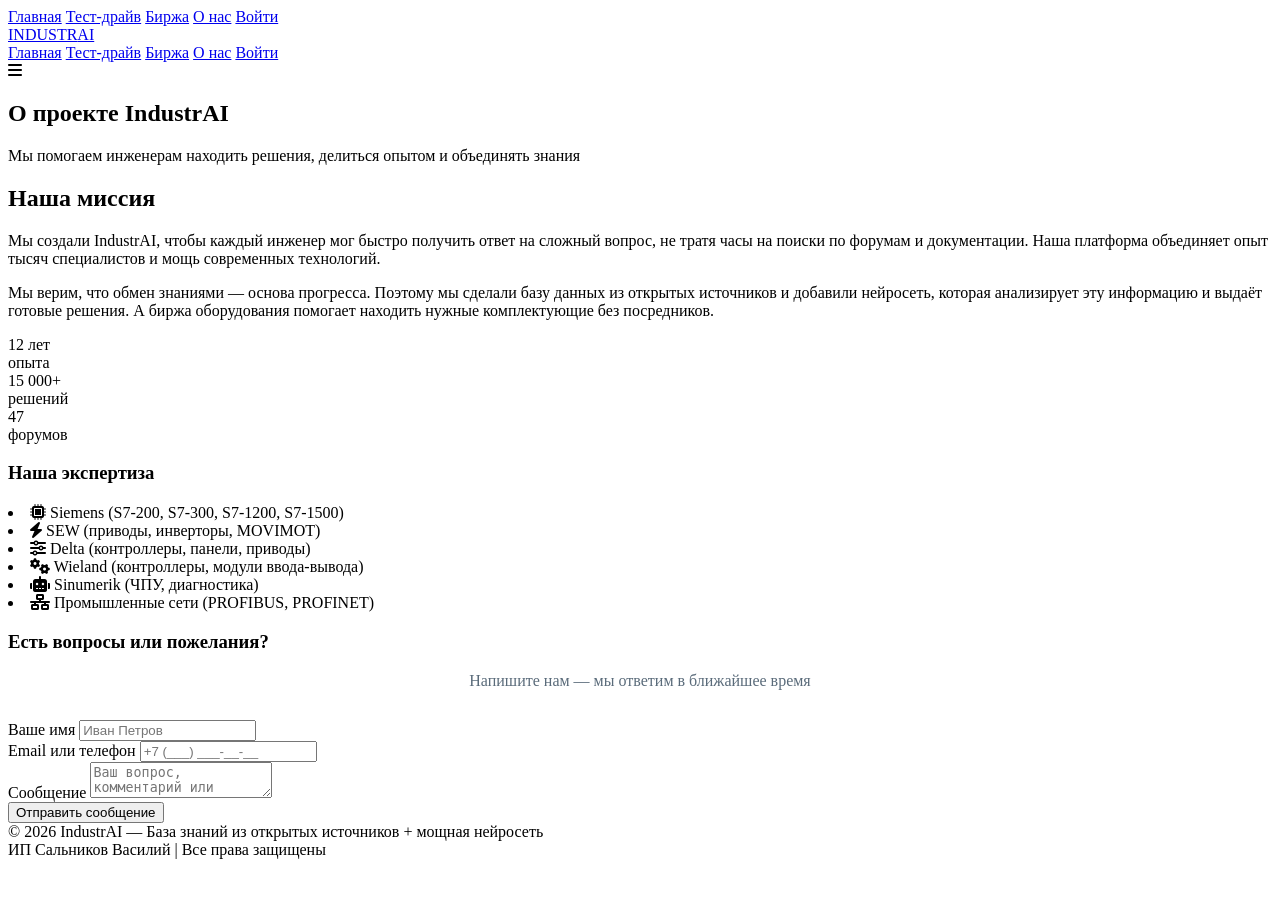
==== about.html @ f6007947 "Create about.html" ====
<!DOCTYPE html>
<html lang="ru">
<head>
    <meta charset="UTF-8">
    <meta name="viewport" content="width=device-width, initial-scale=1.0, maximum-scale=1.0, user-scalable=yes">
    <meta name="copyright" content="IndustrAI - Василий Сальников, 2026. Все права защищены">
    <meta name="author" content="Василий Сальников">
    <link rel="icon" href="data:image/svg+xml,<svg xmlns='http://www.w3.org/2000/svg' viewBox='0 0 100 100'><rect width='100' height='100' rx='20' fill='%232B6FF0'/><text x='50' y='70' font-size='70' text-anchor='middle' fill='white' font-family='Arial' font-weight='bold'>IA</text></svg>">
    <title>О проекте — IndustrAI</title>
    <link rel="preconnect" href="https://fonts.googleapis.com">
    <link rel="preconnect" href="https://fonts.gstatic.com" crossorigin>
    <link href="https://fonts.googleapis.com/css2?family=Inter:wght@300;400;500;600;700;800&display=swap" rel="stylesheet">
    <link rel="stylesheet" href="https://cdnjs.cloudflare.com/ajax/libs/font-awesome/6.0.0-beta3/css/all.min.css">
    <link rel="stylesheet" href="css/style.css">
</head>
<body>
    <!-- Мобильное меню -->
    <div class="mobile-menu" id="mobileMenu">
        <a href="index.html" class="nav-link">Главная</a>
        <a href="test.html" class="nav-link">Тест-драйв</a>
        <a href="marketplace.html" class="nav-link">Биржа</a>
        <a href="about.html" class="nav-link active">О нас</a>
        <a href="login.html" class="nav-button" style="margin-top: 20px; text-align: center;">Войти</a>
    </div>

    <!-- Навигация -->
    <nav class="navbar">
        <div class="container nav-container">
            <a href="index.html" class="logo">INDUSTR<span>AI</span></a>
            <div class="nav-menu">
                <a href="index.html" class="nav-link">Главная</a>
                <a href="test.html" class="nav-link" id="testDriveLink">Тест-драйв</a>
                <a href="marketplace.html" class="nav-link">Биржа</a>
                <a href="about.html" class="nav-link active">О нас</a>
                <div id="userMenu" style="display: none; align-items: center; gap: 15px;">
                    <span class="user-name" id="userNameDisplay" onclick="window.location.href='profile.html'"></span>
                    <span class="logout-btn" onclick="logout()">Выйти</span>
                </div>
                <a href="login.html" class="nav-button" id="loginBtn">Войти</a>
            </div>
            <div class="mobile-menu-button" onclick="toggleMobileMenu()">
                <i class="fas fa-bars"></i>
            </div>
        </div>
    </nav>

    <!-- Страница "О нас" -->
    <section class="about-hero">
        <div class="container">
            <h1>О проекте IndustrAI</h1>
            <p>Мы помогаем инженерам находить решения, делиться опытом и объединять знания</p>
        </div>
    </section>

    <div class="about-content">
        <div class="container">
            <div class="about-grid">
                <div class="about-text">
                    <h2>Наша <span>миссия</span></h2>
                    <p>Мы создали IndustrAI, чтобы каждый инженер мог быстро получить ответ на сложный вопрос, не тратя часы на поиски по форумам и документации. Наша платформа объединяет опыт тысяч специалистов и мощь современных технологий.</p>
                    <p>Мы верим, что обмен знаниями — основа прогресса. Поэтому мы сделали базу данных из открытых источников и добавили нейросеть, которая анализирует эту информацию и выдаёт готовые решения. А биржа оборудования помогает находить нужные комплектующие без посредников.</p>
                    
                    <div class="about-stats">
                        <div class="about-stat-item">
                            <div class="about-stat-number">12 лет</div>
                            <div class="about-stat-label">опыта</div>
                        </div>
                        <div class="about-stat-item">
                            <div class="about-stat-number">15 000+</div>
                            <div class="about-stat-label">решений</div>
                        </div>
                        <div class="about-stat-item">
                            <div class="about-stat-number">47</div>
                            <div class="about-stat-label">форумов</div>
                        </div>
                    </div>
                </div>
                
                <div class="expertise-list">
                    <h3 style="margin-bottom:20px;">Наша экспертиза</h3>
                    <li><i class="fas fa-microchip"></i> Siemens (S7-200, S7-300, S7-1200, S7-1500)</li>
                    <li><i class="fas fa-bolt"></i> SEW (приводы, инверторы, MOVIMOT)</li>
                    <li><i class="fas fa-sliders-h"></i> Delta (контроллеры, панели, приводы)</li>
                    <li><i class="fas fa-cogs"></i> Wieland (контроллеры, модули ввода-вывода)</li>
                    <li><i class="fas fa-robot"></i> Sinumerik (ЧПУ, диагностика)</li>
                    <li><i class="fas fa-network-wired"></i> Промышленные сети (PROFIBUS, PROFINET)</li>
                </div>
            </div>

            <!-- Форма обратной связи -->
            <div class="feedback-form">
                <h3>Есть вопросы или <span>пожелания</span>?</h3>
                <p style="text-align:center; color:#5A6B7A; margin-bottom:30px;">Напишите нам — мы ответим в ближайшее время</p>
                
                <form id="feedbackForm" onsubmit="sendFeedback(event)">
                    <div class="form-group">
                        <label>Ваше имя</label>
                        <input type="text" class="form-control" id="feedbackName" placeholder="Иван Петров" required>
                    </div>
                    <div class="form-group">
                        <label>Email или телефон</label>
                        <input type="text" class="form-control" id="feedbackContact" placeholder="+7 (___) ___-__-__" required>
                    </div>
                    <div class="form-group">
                        <label>Сообщение</label>
                        <textarea class="form-control" id="feedbackMessage" placeholder="Ваш вопрос, комментарий или пожелание..." required></textarea>
                    </div>
                    <button type="submit" class="form-submit">Отправить сообщение</button>
                </form>
            </div>
        </div>
    </div>

    <!-- Футер -->
    <footer class="footer">
        <div class="container">
            <div class="footer-bottom">
                © 2026 IndustrAI — База знаний из открытых источников + мощная нейросеть<br>
                ИП Сальников Василий | Все права защищены
            </div>
        </div>
    </footer>

    <script src="js/script.js"></script>
</body>
</html>
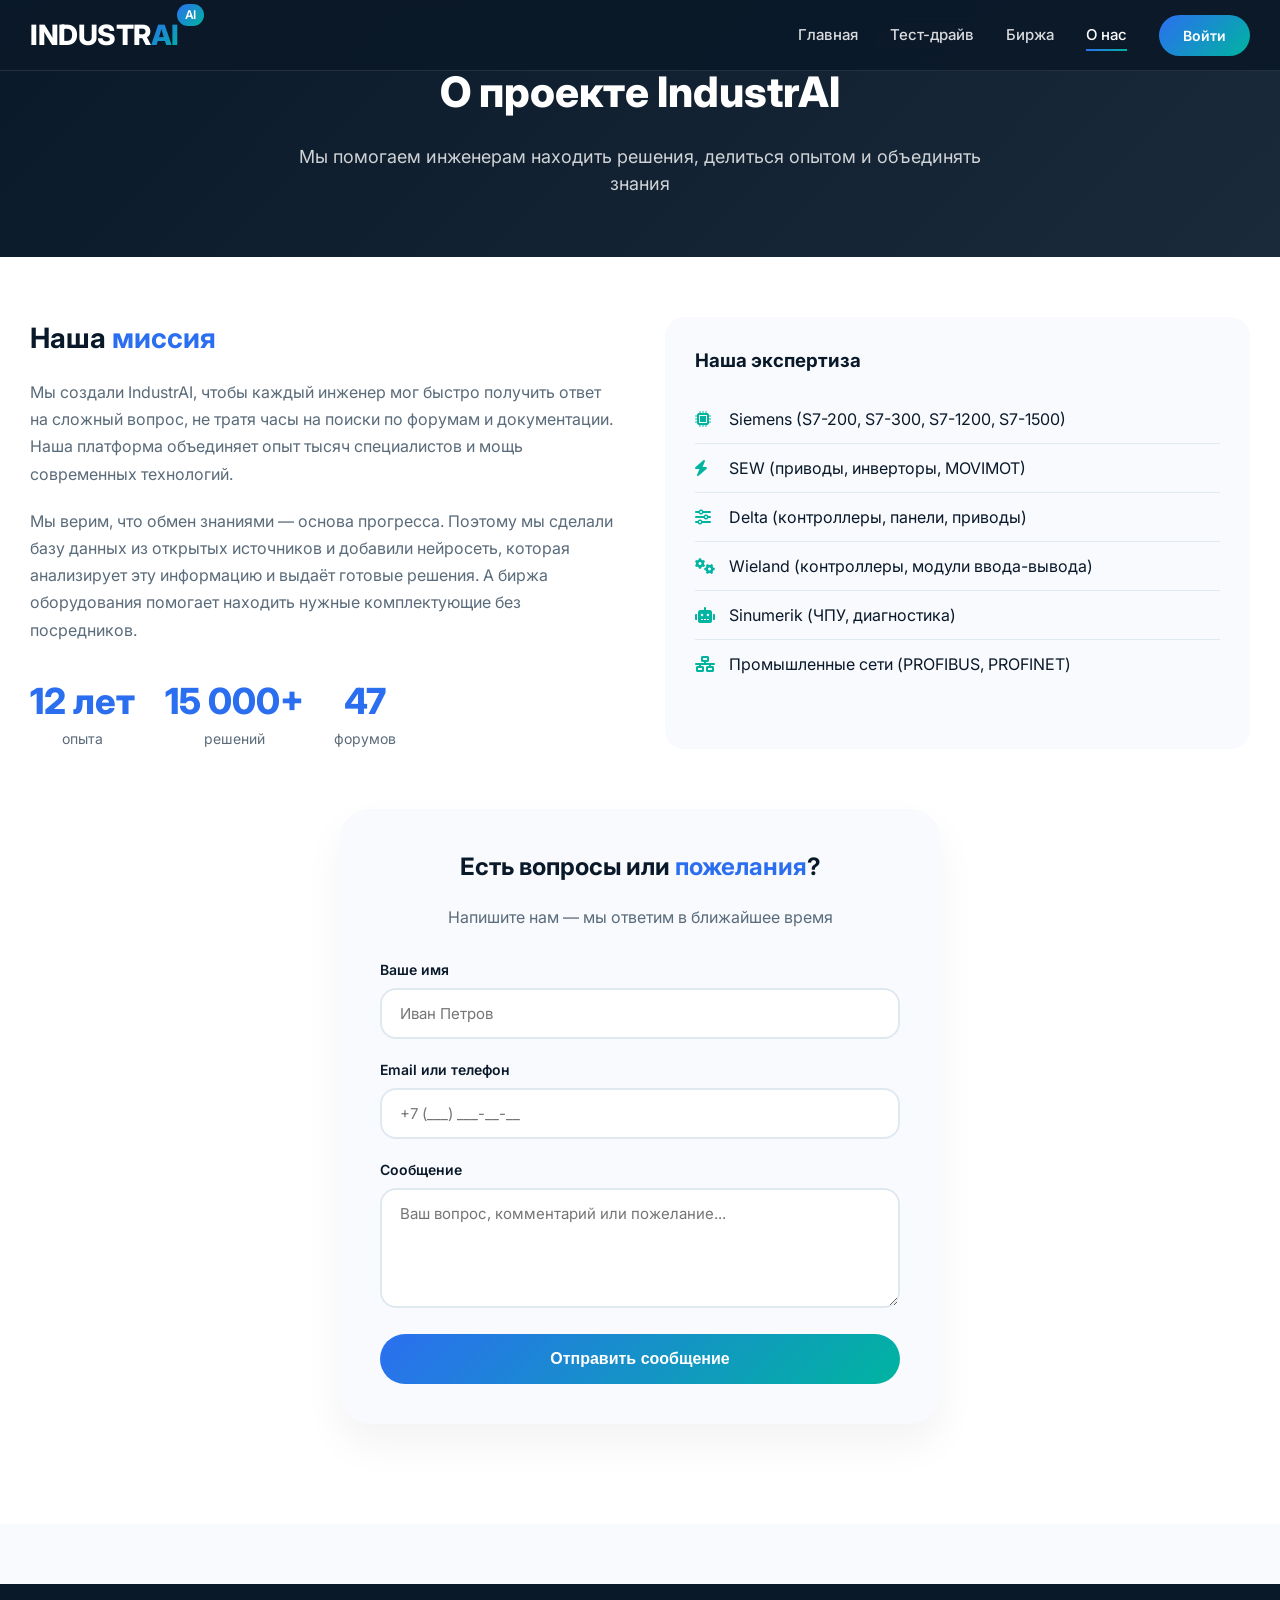
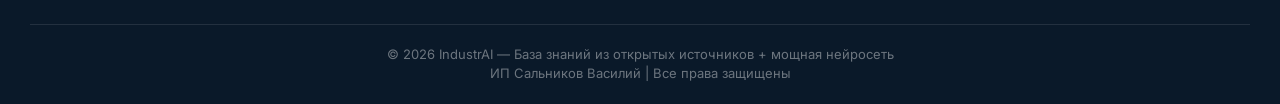
==== commit c682fa86: "Update about.html" ====
--- a/about.html
+++ b/about.html
@@ -11,7 +11,7 @@
     <link rel="preconnect" href="https://fonts.gstatic.com" crossorigin>
     <link href="https://fonts.googleapis.com/css2?family=Inter:wght@300;400;500;600;700;800&display=swap" rel="stylesheet">
     <link rel="stylesheet" href="https://cdnjs.cloudflare.com/ajax/libs/font-awesome/6.0.0-beta3/css/all.min.css">
-    <link rel="stylesheet" href="css/style.css">
+    <link rel="stylesheet" href="style.css">
 </head>
 <body>
     <!-- Мобильное меню -->
@@ -121,6 +121,6 @@
         </div>
     </footer>
 
-    <script src="js/script.js"></script>
+    <script src="script.js"></script>
 </body>
 </html>
--- a/style.css
+++ b/style.css
@@ -0,0 +1,1851 @@
+/* ===== ОСНОВНЫЕ СТИЛИ ===== */
+* {
+    margin: 0;
+    padding: 0;
+    box-sizing: border-box;
+}
+
+body {
+    font-family: 'Inter', sans-serif;
+    background-color: #F8FAFE;
+    color: #0A1929;
+    line-height: 1.5;
+    overflow-x: hidden;
+    -webkit-tap-highlight-color: transparent;
+}
+
+.container {
+    max-width: 1400px;
+    margin: 0 auto;
+    padding: 0 30px;
+}
+
+@media (min-width: 1600px) {
+    .container {
+        max-width: 1500px;
+    }
+}
+
+/* Анимации */
+@keyframes float {
+    0% { transform: translateY(0px); }
+    50% { transform: translateY(-8px); }
+    100% { transform: translateY(0px); }
+}
+
+@keyframes pulse {
+    0% { box-shadow: 0 0 0 0 rgba(43,111,240,0.4); }
+    70% { box-shadow: 0 0 0 12px rgba(43,111,240,0); }
+    100% { box-shadow: 0 0 0 0 rgba(43,111,240,0); }
+}
+
+@keyframes fadeInUp {
+    from { opacity: 0; transform: translateY(30px); }
+    to { opacity: 1; transform: translateY(0); }
+}
+
+@keyframes gradientFlow {
+    0% { background-position: 0% 50%; }
+    50% { background-position: 100% 50%; }
+    100% { background-position: 0% 50%; }
+}
+
+/* Навигация */
+.navbar {
+    position: fixed;
+    top: 0;
+    left: 0;
+    width: 100%;
+    z-index: 1000;
+    backdrop-filter: blur(12px);
+    background: rgba(10, 25, 41, 0.9);
+    border-bottom: 1px solid rgba(255,255,255,0.1);
+}
+
+.nav-container {
+    display: flex;
+    justify-content: space-between;
+    align-items: center;
+    height: 70px;
+}
+
+.logo {
+    font-size: 24px;
+    font-weight: 800;
+    color: white;
+    text-decoration: none;
+    letter-spacing: -0.5px;
+    position: relative;
+}
+
+@media (min-width: 768px) {
+    .logo {
+        font-size: 28px;
+    }
+}
+
+.logo span {
+    background: linear-gradient(135deg, #2B6FF0, #00B4A0);
+    -webkit-background-clip: text;
+    -webkit-text-fill-color: transparent;
+}
+
+.logo::after {
+    content: 'AI';
+    position: absolute;
+    top: -10px;
+    right: -25px;
+    font-size: 12px;
+    background: linear-gradient(135deg, #2B6FF0, #00B4A0);
+    padding: 2px 8px;
+    border-radius: 20px;
+    color: white;
+    font-weight: 600;
+    -webkit-text-fill-color: white;
+    animation: float 2s ease-in-out infinite;
+}
+
+.nav-menu {
+    display: none;
+}
+
+@media (min-width: 768px) {
+    .nav-menu {
+        display: flex;
+        gap: 32px;
+        align-items: center;
+    }
+}
+
+.mobile-menu-button {
+    display: block;
+    color: white;
+    font-size: 24px;
+    cursor: pointer;
+}
+
+@media (min-width: 768px) {
+    .mobile-menu-button {
+        display: none;
+    }
+}
+
+.nav-link {
+    color: rgba(255,255,255,0.85);
+    text-decoration: none;
+    font-weight: 500;
+    transition: 0.3s;
+    font-size: 15px;
+    cursor: pointer;
+    position: relative;
+}
+
+.nav-link::after {
+    content: '';
+    position: absolute;
+    bottom: -5px;
+    left: 0;
+    width: 0;
+    height: 2px;
+    background: linear-gradient(135deg, #2B6FF0, #00B4A0);
+    transition: width 0.3s;
+}
+
+.nav-link:hover::after,
+.nav-link.active::after {
+    width: 100%;
+}
+
+.nav-link:hover,
+.nav-link.active {
+    color: white;
+}
+
+.user-info {
+    display: flex;
+    align-items: center;
+    gap: 15px;
+}
+
+.user-name {
+    color: white;
+    font-size: 14px;
+    font-weight: 500;
+    background: rgba(255,255,255,0.1);
+    padding: 6px 12px;
+    border-radius: 30px;
+    cursor: pointer;
+    transition: 0.3s;
+}
+
+.user-name:hover {
+    background: rgba(255,255,255,0.2);
+}
+
+.logout-btn {
+    background: rgba(255,255,255,0.15);
+    color: white;
+    padding: 6px 12px;
+    border-radius: 30px;
+    font-size: 13px;
+    cursor: pointer;
+    transition: 0.3s;
+    border: 1px solid rgba(255,255,255,0.2);
+}
+
+.logout-btn:hover {
+    background: rgba(255,255,255,0.25);
+    transform: translateY(-1px);
+}
+
+.nav-button {
+    background: linear-gradient(135deg, #2B6FF0, #00B4A0);
+    color: white;
+    padding: 10px 24px;
+    border-radius: 40px;
+    text-decoration: none;
+    font-weight: 600;
+    font-size: 14px;
+    transition: 0.3s;
+    border: none;
+    cursor: pointer;
+    animation: pulse 2s infinite;
+    display: inline-block;
+}
+
+/* Мобильное меню */
+.mobile-menu {
+    position: fixed;
+    top: 70px;
+    left: 0;
+    width: 100%;
+    background: #0A1929;
+    padding: 20px;
+    transform: translateY(-150%);
+    transition: transform 0.3s ease;
+    z-index: 999;
+    border-bottom: 1px solid rgba(255,255,255,0.1);
+}
+
+.mobile-menu.active {
+    transform: translateY(0);
+}
+
+.mobile-menu .nav-link {
+    display: block;
+    padding: 15px 0;
+    font-size: 18px;
+    border-bottom: 1px solid rgba(255,255,255,0.1);
+}
+
+.mobile-menu .nav-link:last-child {
+    border-bottom: none;
+}
+
+/* Баннер подписки */
+.subscription-banner {
+    background: linear-gradient(135deg, #2B6FF0, #00B4A0);
+    color: white;
+    padding: 20px 0;
+    margin-top: 70px;
+}
+
+.subscription-banner .container {
+    display: flex;
+    justify-content: space-between;
+    align-items: center;
+    flex-wrap: wrap;
+    gap: 20px;
+}
+
+.subscription-info {
+    flex: 1;
+}
+
+.subscription-title {
+    font-size: 20px;
+    font-weight: 700;
+    margin-bottom: 5px;
+}
+
+.subscription-text {
+    font-size: 15px;
+    opacity: 0.9;
+}
+
+.subscription-expiry {
+    font-size: 14px;
+    opacity: 0.8;
+    margin-top: 5px;
+}
+
+.subscription-button {
+    background: white;
+    color: #0A1929;
+    padding: 12px 30px;
+    border-radius: 40px;
+    text-decoration: none;
+    font-weight: 600;
+    font-size: 15px;
+    transition: 0.3s;
+    white-space: nowrap;
+}
+
+.subscription-button:hover {
+    transform: translateY(-2px);
+    box-shadow: 0 5px 15px rgba(0,0,0,0.2);
+}
+
+/* Главная — градиент */
+.gradient-bg {
+    background: linear-gradient(-45deg, #0A1929, #123456, #1A3A5A, #0A1929);
+    background-size: 400% 400%;
+    animation: gradientFlow 15s ease infinite;
+    position: relative;
+    overflow: hidden;
+    color: white;
+}
+
+.gradient-bg::before {
+    content: '';
+    position: absolute;
+    top: -50%;
+    right: -10%;
+    width: 800px;
+    height: 800px;
+    background: radial-gradient(circle, rgba(43,111,240,0.2) 0%, transparent 70%);
+    border-radius: 50%;
+    animation: float 10s ease-in-out infinite;
+}
+
+/* Герой */
+.hero {
+    padding: 60px 0 40px;
+}
+
+@media (min-width: 768px) {
+    .hero {
+        padding: 80px 0 60px;
+    }
+}
+
+.hero-grid {
+    display: grid;
+    grid-template-columns: 1fr;
+    gap: 40px;
+}
+
+@media (min-width: 1200px) {
+    .hero-grid {
+        grid-template-columns: 1fr 1fr;
+        gap: 60px;
+        align-items: start;
+    }
+}
+
+.hero-left {
+    display: flex;
+    flex-direction: column;
+    gap: 25px;
+}
+
+.hero-right {
+    display: flex;
+    flex-direction: column;
+    gap: 20px;
+    margin-top: 120px; /* Немного уменьшил, чтобы видео влезло */
+}
+
+@media (max-width: 1199px) {
+    .hero-right {
+        margin-top: 0;
+    }
+}
+
+.hero-label {
+    display: inline-block;
+    background: rgba(43,111,240,0.2);
+    backdrop-filter: blur(5px);
+    padding: 6px 14px;
+    border-radius: 40px;
+    font-size: 13px;
+    font-weight: 600;
+    color: #2B6FF0;
+    margin-bottom: 5px;
+    border: 1px solid rgba(43,111,240,0.3);
+    align-self: flex-start;
+}
+
+.hero h1 {
+    font-size: 36px;
+    font-weight: 800;
+    line-height: 1.2;
+    margin-bottom: 15px;
+    letter-spacing: -0.5px;
+    max-width: 600px;
+}
+
+@media (min-width: 768px) {
+    .hero h1 {
+        font-size: 44px;
+        max-width: 650px;
+    }
+}
+
+@media (min-width: 1200px) {
+    .hero h1 {
+        font-size: 52px;
+        max-width: 700px;
+        white-space: nowrap;
+    }
+}
+
+.hero h1 span {
+    background: linear-gradient(135deg, #2B6FF0, #00B4A0);
+    -webkit-background-clip: text;
+    -webkit-text-fill-color: transparent;
+}
+
+.hero-description {
+    font-size: 16px;
+    color: rgba(255,255,255,0.75);
+    margin-bottom: 15px;
+    max-width: 600px;
+}
+
+@media (min-width: 768px) {
+    .hero-description {
+        font-size: 18px;
+    }
+}
+
+/* Блок истории */
+.story-block {
+    background: rgba(255,255,255,0.05);
+    backdrop-filter: blur(8px);
+    border-radius: 20px;
+    padding: 24px;
+    border-left: 4px solid #2B6FF0;
+    max-width: 600px;
+}
+
+.story-author {
+    display: flex;
+    align-items: center;
+    gap: 16px;
+    margin-top: 20px;
+}
+
+.author-photo {
+    width: 48px;
+    height: 48px;
+    border-radius: 50%;
+    background: linear-gradient(135deg, #2B6FF0, #00B4A0);
+    display: flex;
+    align-items: center;
+    justify-content: center;
+    font-weight: 700;
+    flex-shrink: 0;
+}
+
+/* Статистика */
+.hero-stats {
+    display: flex;
+    flex-wrap: wrap;
+    gap: 20px;
+    max-width: 600px;
+}
+
+.stat-item {
+    flex: 1 1 100px;
+}
+
+.stat-number {
+    font-size: 28px;
+    font-weight: 700;
+    color: #2B6FF0;
+}
+
+.stat-label {
+    font-size: 12px;
+    color: rgba(255,255,255,0.5);
+    text-transform: uppercase;
+}
+
+/* Блок базы знаний */
+.knowledge-block {
+    background: rgba(43,111,240,0.15);
+    backdrop-filter: blur(8px);
+    border-radius: 20px;
+    padding: 24px;
+    border: 1px solid rgba(43,111,240,0.3);
+    max-width: 600px;
+}
+
+.knowledge-block h3 {
+    font-size: 20px;
+    font-weight: 700;
+    margin-bottom: 16px;
+    color: #2B6FF0;
+    display: flex;
+    align-items: center;
+    gap: 10px;
+}
+
+.knowledge-block p {
+    margin-bottom: 16px;
+    font-size: 15px;
+    line-height: 1.6;
+    color: rgba(255,255,255,0.9);
+}
+
+.knowledge-stats {
+    display: flex;
+    flex-wrap: wrap;
+    gap: 15px;
+    margin-top: 20px;
+}
+
+.knowledge-stat-item {
+    flex: 1 1 120px;
+    background: rgba(0,0,0,0.2);
+    border-radius: 16px;
+    padding: 15px;
+    text-align: center;
+}
+
+.knowledge-stat-number {
+    font-size: 26px;
+    font-weight: 800;
+    color: #00B4A0;
+}
+
+.knowledge-stat-label {
+    font-size: 12px;
+    opacity: 0.7;
+}
+
+/* Карточки ошибок */
+.error-cards {
+    display: flex;
+    flex-direction: column;
+    gap: 16px;
+    margin-bottom: 20px;
+}
+
+.error-card {
+    background: rgba(255,255,255,0.05);
+    backdrop-filter: blur(8px);
+    border-radius: 18px;
+    padding: 20px;
+    border: 1px solid rgba(43,111,240,0.2);
+    transition: all 0.3s;
+    cursor: pointer;
+}
+
+.error-card:hover {
+    transform: translateX(-5px);
+    border-color: #2B6FF0;
+    box-shadow: 0 10px 20px rgba(43,111,240,0.2);
+    background: rgba(43,111,240,0.1);
+}
+
+.error-header {
+    display: flex;
+    justify-content: space-between;
+    align-items: center;
+    margin-bottom: 10px;
+    flex-wrap: wrap;
+    gap: 8px;
+}
+
+.error-code {
+    font-family: 'JetBrains Mono', monospace;
+    font-size: 18px;
+    font-weight: 700;
+    color: #2B6FF0;
+}
+
+.error-tag {
+    background: rgba(0,180,160,0.2);
+    padding: 4px 10px;
+    border-radius: 40px;
+    font-size: 11px;
+    color: #00B4A0;
+}
+
+.error-progress {
+    height: 5px;
+    background: rgba(255,255,255,0.1);
+    border-radius: 3px;
+    overflow: hidden;
+    margin: 12px 0;
+}
+
+.progress-bar {
+    height: 100%;
+    background: linear-gradient(90deg, #2B6FF0, #00B4A0);
+    border-radius: 3px;
+}
+
+.error-solution {
+    font-size: 13px;
+    color: #00B4A0;
+    display: flex;
+    align-items: center;
+    gap: 6px;
+}
+
+/* Видеоблок */
+.video-block {
+    background: rgba(0,0,0,0.3);
+    border-radius: 18px;
+    padding: 15px;
+    border: 1px solid rgba(43,111,240,0.3);
+    margin-top: 10px;
+}
+
+.video-block h4 {
+    color: white;
+    font-size: 16px;
+    font-weight: 600;
+    margin-bottom: 12px;
+    display: flex;
+    align-items: center;
+    gap: 8px;
+}
+
+.video-block h4 i {
+    color: #2B6FF0;
+}
+
+.video-container {
+    position: relative;
+    width: 100%;
+    padding-bottom: 56.25%; /* 16:9 соотношение */
+    height: 0;
+    overflow: hidden;
+    border-radius: 12px;
+}
+
+.video-container iframe {
+    position: absolute;
+    top: 0;
+    left: 0;
+    width: 100%;
+    height: 100%;
+    border: none;
+}
+
+/* Секции */
+.section {
+    padding: 60px 0;
+}
+
+@media (min-width: 768px) {
+    .section {
+        padding: 80px 0;
+    }
+}
+
+.section-header {
+    text-align: center;
+    margin-bottom: 40px;
+}
+
+.section-label {
+    display: inline-block;
+    background: rgba(43,111,240,0.1);
+    padding: 6px 16px;
+    border-radius: 40px;
+    font-size: 13px;
+    font-weight: 600;
+    color: #2B6FF0;
+    margin-bottom: 12px;
+}
+
+.section h2 {
+    font-size: 28px;
+    font-weight: 700;
+    margin-bottom: 12px;
+}
+
+@media (min-width: 768px) {
+    .section h2 {
+        font-size: 36px;
+    }
+}
+
+.section h2 span {
+    color: #2B6FF0;
+}
+
+.section-subtitle {
+    font-size: 16px;
+    color: #5A6B7A;
+    padding: 0 15px;
+}
+
+/* Карточки возможностей */
+.features-grid {
+    display: grid;
+    grid-template-columns: 1fr;
+    gap: 20px;
+    margin: 30px 0;
+}
+
+@media (min-width: 640px) {
+    .features-grid {
+        grid-template-columns: repeat(2, 1fr);
+    }
+}
+
+@media (min-width: 1024px) {
+    .features-grid {
+        grid-template-columns: repeat(3, 1fr);
+    }
+}
+
+.feature-card {
+    background: white;
+    border-radius: 20px;
+    padding: 30px 20px;
+    box-shadow: 0 10px 30px rgba(0,0,0,0.05);
+    border: 1px solid rgba(0,0,0,0.05);
+    transition: 0.3s;
+}
+
+.feature-card:hover {
+    transform: translateY(-5px);
+    box-shadow: 0 20px 40px rgba(43,111,240,0.1);
+    border-color: #2B6FF0;
+}
+
+.feature-icon {
+    width: 50px;
+    height: 50px;
+    background: linear-gradient(135deg, rgba(43,111,240,0.1), rgba(0,180,160,0.1));
+    border-radius: 16px;
+    display: flex;
+    align-items: center;
+    justify-content: center;
+    margin-bottom: 20px;
+    transition: 0.3s;
+}
+
+.feature-card:hover .feature-icon {
+    background: linear-gradient(135deg, #2B6FF0, #00B4A0);
+}
+
+.feature-card:hover .feature-icon i {
+    color: white;
+}
+
+.feature-icon i {
+    font-size: 24px;
+    color: #2B6FF0;
+    transition: 0.3s;
+}
+
+.feature-card h3 {
+    font-size: 18px;
+    font-weight: 700;
+    margin-bottom: 12px;
+}
+
+.feature-card p {
+    color: #5A6B7A;
+    font-size: 14px;
+    line-height: 1.6;
+}
+
+.feature-tag {
+    display: inline-block;
+    background: rgba(43,111,240,0.1);
+    padding: 4px 10px;
+    border-radius: 40px;
+    font-size: 11px;
+    font-weight: 600;
+    color: #2B6FF0;
+    margin-right: 6px;
+    margin-top: 12px;
+}
+
+/* Тарифы */
+.pricing-grid {
+    display: grid;
+    grid-template-columns: 1fr;
+    gap: 20px;
+    margin: 40px 0;
+}
+
+@media (min-width: 768px) {
+    .pricing-grid {
+        grid-template-columns: repeat(2, 1fr);
+    }
+}
+
+@media (min-width: 1024px) {
+    .pricing-grid {
+        grid-template-columns: repeat(3, 1fr);
+    }
+}
+
+.pricing-card {
+    background: white;
+    border-radius: 20px;
+    padding: 30px 20px;
+    box-shadow: 0 10px 30px rgba(0,0,0,0.05);
+    border: 1px solid rgba(0,0,0,0.05);
+    position: relative;
+    transition: 0.3s;
+}
+
+.pricing-card:hover {
+    transform: translateY(-5px);
+    box-shadow: 0 20px 40px rgba(43,111,240,0.1);
+}
+
+.pricing-card.popular {
+    border: 2px solid #2B6FF0;
+}
+
+.popular-badge {
+    position: absolute;
+    top: -12px;
+    left: 50%;
+    transform: translateX(-50%);
+    background: linear-gradient(135deg, #2B6FF0, #00B4A0);
+    color: white;
+    padding: 4px 16px;
+    border-radius: 40px;
+    font-size: 11px;
+    font-weight: 600;
+    animation: float 3s ease-in-out infinite;
+}
+
+.pricing-card h3 {
+    font-size: 20px;
+    font-weight: 700;
+    margin-bottom: 12px;
+}
+
+.price {
+    font-size: 32px;
+    font-weight: 700;
+    margin-bottom: 20px;
+}
+
+.price small {
+    font-size: 14px;
+    font-weight: 400;
+    color: #5A6B7A;
+}
+
+.pricing-features {
+    list-style: none;
+    margin-bottom: 25px;
+}
+
+.pricing-features li {
+    padding: 6px 0;
+    color: #5A6B7A;
+    font-size: 14px;
+    display: flex;
+    align-items: center;
+    gap: 8px;
+}
+
+.pricing-features i {
+    color: #00B4A0;
+    width: 18px;
+}
+
+.pricing-button {
+    display: block;
+    text-align: center;
+    padding: 14px;
+    border-radius: 40px;
+    text-decoration: none;
+    font-weight: 600;
+    font-size: 14px;
+    transition: 0.3s;
+    cursor: pointer;
+    border: none;
+    width: 100%;
+}
+
+.pricing-button.basic {
+    background: #F0F4F8;
+    color: #0A1929;
+}
+
+.pricing-button.premium {
+    background: linear-gradient(135deg, #2B6FF0, #00B4A0);
+    color: white;
+}
+
+.pricing-button:hover {
+    transform: translateY(-2px);
+    box-shadow: 0 5px 15px rgba(43,111,240,0.2);
+}
+
+/* Блок поддержки */
+.support-section {
+    background: linear-gradient(135deg, #0A1929 0%, #123456 100%);
+    color: white;
+    border-radius: 20px;
+    padding: 40px 20px;
+    text-align: center;
+}
+
+@media (min-width: 768px) {
+    .support-section {
+        padding: 50px 40px;
+        display: flex;
+        justify-content: space-between;
+        align-items: center;
+        text-align: left;
+    }
+}
+
+.support-content h2 {
+    font-size: 24px;
+    font-weight: 700;
+    margin-bottom: 12px;
+}
+
+.support-content p {
+    color: rgba(255,255,255,0.7);
+    margin-bottom: 20px;
+    font-size: 15px;
+}
+
+.support-button {
+    background: white;
+    color: #0A1929;
+    padding: 14px 30px;
+    border-radius: 40px;
+    text-decoration: none;
+    font-weight: 600;
+    font-size: 15px;
+    display: inline-block;
+    transition: 0.3s;
+    cursor: pointer;
+}
+
+.support-button:hover {
+    transform: translateY(-2px);
+    box-shadow: 0 10px 20px rgba(255,255,255,0.2);
+}
+
+/* Страница "О нас" */
+.about-hero {
+    background: linear-gradient(135deg, #0A1929, #1A2A3A);
+    color: white;
+    padding: 60px 0;
+    text-align: center;
+}
+
+.about-hero h1 {
+    font-size: 42px;
+    font-weight: 800;
+    margin-bottom: 20px;
+}
+
+.about-hero p {
+    font-size: 18px;
+    opacity: 0.8;
+    max-width: 700px;
+    margin: 0 auto;
+}
+
+.about-content {
+    padding: 60px 0;
+    background: white;
+}
+
+.about-grid {
+    display: grid;
+    grid-template-columns: 1fr 1fr;
+    gap: 50px;
+    margin-bottom: 60px;
+}
+
+@media (max-width: 768px) {
+    .about-grid {
+        grid-template-columns: 1fr;
+        gap: 30px;
+    }
+}
+
+.about-text h2 {
+    font-size: 28px;
+    font-weight: 700;
+    margin-bottom: 20px;
+    color: #0A1929;
+}
+
+.about-text h2 span {
+    color: #2B6FF0;
+}
+
+.about-text p {
+    color: #5A6B7A;
+    margin-bottom: 20px;
+    font-size: 16px;
+    line-height: 1.7;
+}
+
+.about-stats {
+    display: flex;
+    gap: 30px;
+    margin-top: 30px;
+}
+
+.about-stat-item {
+    text-align: center;
+}
+
+.about-stat-number {
+    font-size: 36px;
+    font-weight: 800;
+    color: #2B6FF0;
+}
+
+.about-stat-label {
+    font-size: 14px;
+    color: #5A6B7A;
+}
+
+.expertise-list {
+    list-style: none;
+    background: #F8FAFE;
+    border-radius: 20px;
+    padding: 30px;
+}
+
+.expertise-list li {
+    padding: 12px 0;
+    border-bottom: 1px solid #E0E8F0;
+    display: flex;
+    align-items: center;
+    gap: 10px;
+}
+
+.expertise-list li:last-child {
+    border-bottom: none;
+}
+
+.expertise-list i {
+    color: #00B4A0;
+    width: 24px;
+}
+
+/* Форма обратной связи */
+.feedback-form {
+    max-width: 600px;
+    margin: 40px auto;
+    background: #F8FAFE;
+    border-radius: 30px;
+    padding: 40px;
+    box-shadow: 0 20px 40px rgba(0,0,0,0.05);
+}
+
+.feedback-form h3 {
+    font-size: 24px;
+    font-weight: 700;
+    margin-bottom: 20px;
+    text-align: center;
+}
+
+.feedback-form h3 span {
+    color: #2B6FF0;
+}
+
+.form-group {
+    margin-bottom: 20px;
+}
+
+.form-group label {
+    display: block;
+    font-weight: 600;
+    margin-bottom: 8px;
+    font-size: 14px;
+}
+
+.form-control {
+    width: 100%;
+    padding: 14px 18px;
+    border: 2px solid #E0E8F0;
+    border-radius: 16px;
+    font-family: 'Inter', sans-serif;
+    font-size: 15px;
+    transition: 0.3s;
+}
+
+.form-control:focus {
+    outline: none;
+    border-color: #2B6FF0;
+}
+
+textarea.form-control {
+    min-height: 120px;
+    resize: vertical;
+}
+
+.form-submit {
+    background: linear-gradient(135deg, #2B6FF0, #00B4A0);
+    color: white;
+    border: none;
+    padding: 16px;
+    border-radius: 40px;
+    font-weight: 600;
+    font-size: 16px;
+    cursor: pointer;
+    width: 100%;
+    transition: 0.3s;
+}
+
+.form-submit:hover {
+    transform: translateY(-2px);
+    box-shadow: 0 10px 20px rgba(43,111,240,0.3);
+}
+
+/* Чат */
+.chat-container {
+    max-width: 1200px;
+    margin: -30px auto 40px;
+    background: white;
+    border-radius: 24px;
+    box-shadow: 0 20px 40px rgba(0,0,0,0.2);
+    overflow: hidden;
+    display: grid;
+    grid-template-columns: 280px 1fr;
+}
+
+@media (max-width: 768px) {
+    .chat-container {
+        grid-template-columns: 1fr;
+    }
+}
+
+/* Боковая панель с историей */
+.chat-sidebar {
+    background: #0A1929;
+    color: white;
+    padding: 20px;
+    border-right: 1px solid rgba(255,255,255,0.1);
+    height: 600px;
+    overflow-y: auto;
+}
+
+.sidebar-header {
+    display: flex;
+    justify-content: space-between;
+    align-items: center;
+    margin-bottom: 20px;
+    padding-bottom: 15px;
+    border-bottom: 1px solid rgba(255,255,255,0.1);
+}
+
+.sidebar-header h3 {
+    font-size: 16px;
+    font-weight: 600;
+}
+
+.new-chat-btn {
+    background: rgba(255,255,255,0.1);
+    border: none;
+    color: white;
+    width: 32px;
+    height: 32px;
+    border-radius: 50%;
+    cursor: pointer;
+    transition: 0.3s;
+}
+
+.new-chat-btn:hover {
+    background: rgba(255,255,255,0.2);
+    transform: rotate(90deg);
+}
+
+.history-list {
+    display: flex;
+    flex-direction: column;
+    gap: 10px;
+}
+
+.history-item {
+    background: rgba(255,255,255,0.05);
+    border-radius: 12px;
+    padding: 12px;
+    cursor: pointer;
+    transition: 0.3s;
+    position: relative;
+}
+
+.history-item:hover {
+    background: rgba(255,255,255,0.1);
+}
+
+.history-item.active {
+    background: rgba(43,111,240,0.3);
+    border-left: 3px solid #2B6FF0;
+}
+
+.history-item-title {
+    font-size: 14px;
+    font-weight: 600;
+    margin-bottom: 4px;
+    white-space: nowrap;
+    overflow: hidden;
+    text-overflow: ellipsis;
+    padding-right: 25px;
+}
+
+.history-item-date {
+    font-size: 11px;
+    opacity: 0.5;
+}
+
+.delete-history {
+    position: absolute;
+    top: 8px;
+    right: 8px;
+    width: 20px;
+    height: 20px;
+    border-radius: 50%;
+    background: rgba(255,255,255,0.1);
+    border: none;
+    color: white;
+    font-size: 12px;
+    cursor: pointer;
+    display: none;
+    align-items: center;
+    justify-content: center;
+}
+
+.history-item:hover .delete-history {
+    display: flex;
+}
+
+.delete-history:hover {
+    background: rgba(255,255,255,0.2);
+    color: #ff5f56;
+}
+
+/* Основная область чата */
+.chat-main {
+    display: flex;
+    flex-direction: column;
+    height: 600px;
+}
+
+.chat-header {
+    background: #0A1929;
+    color: white;
+    padding: 15px 20px;
+    display: flex;
+    align-items: center;
+    gap: 12px;
+    border-bottom: 1px solid rgba(255,255,255,0.1);
+}
+
+.chat-avatar {
+    width: 40px;
+    height: 40px;
+    background: linear-gradient(135deg, #2B6FF0, #00B4A0);
+    border-radius: 50%;
+    display: flex;
+    align-items: center;
+    justify-content: center;
+    font-weight: 700;
+    font-size: 16px;
+    flex-shrink: 0;
+}
+
+.chat-title h3 {
+    font-size: 16px;
+    margin-bottom: 2px;
+}
+
+.chat-title p {
+    font-size: 12px;
+    opacity: 0.6;
+}
+
+.query-counter {
+    margin-left: auto;
+    background: rgba(255,255,255,0.1);
+    padding: 6px 12px;
+    border-radius: 30px;
+    font-size: 12px;
+    border: 1px solid rgba(255,255,255,0.2);
+}
+
+.chat-messages {
+    flex: 1;
+    padding: 20px;
+    overflow-y: auto;
+    background: #F8FAFE;
+}
+
+.message {
+    display: flex;
+    gap: 12px;
+    margin-bottom: 20px;
+}
+
+.message-avatar {
+    width: 36px;
+    height: 36px;
+    border-radius: 50%;
+    background: #E0E8F0;
+    display: flex;
+    align-items: center;
+    justify-content: center;
+    font-weight: 600;
+    font-size: 13px;
+    flex-shrink: 0;
+}
+
+.message.user .message-avatar {
+    background: #0A1929;
+    color: white;
+}
+
+.message.bot .message-avatar {
+    background: linear-gradient(135deg, #2B6FF0, #00B4A0);
+    color: white;
+}
+
+.message-content {
+    background: white;
+    padding: 14px 18px;
+    border-radius: 18px;
+    max-width: 70%;
+    font-size: 14px;
+    line-height: 1.6;
+    box-shadow: 0 2px 8px rgba(0,0,0,0.05);
+}
+
+.message.bot .message-content {
+    border-left: 3px solid #2B6FF0;
+    font-family: 'JetBrains Mono', monospace;
+    background: #F5F7FA;
+}
+
+.message.user .message-content {
+    background: #2B6FF0;
+    color: white;
+    margin-left: auto;
+}
+
+.message.user {
+    flex-direction: row-reverse;
+}
+
+.message-attachment {
+    margin-top: 10px;
+    padding: 10px;
+    background: rgba(255,255,255,0.1);
+    border-radius: 10px;
+    display: flex;
+    align-items: center;
+    gap: 10px;
+    font-size: 12px;
+}
+
+.message-attachment i {
+    font-size: 16px;
+}
+
+.chat-input-area {
+    padding: 15px 20px;
+    background: white;
+    border-top: 1px solid #E0E8F0;
+}
+
+.chat-input-wrapper {
+    display: flex;
+    gap: 10px;
+    align-items: center;
+}
+
+.chat-input {
+    flex: 1;
+    padding: 12px 16px;
+    border: 2px solid #E0E8F0;
+    border-radius: 40px;
+    font-family: 'Inter', sans-serif;
+    font-size: 14px;
+    transition: 0.3s;
+}
+
+.chat-input:focus {
+    outline: none;
+    border-color: #2B6FF0;
+}
+
+.attach-btn {
+    width: 44px;
+    height: 44px;
+    border-radius: 50%;
+    background: #F0F4F8;
+    border: 2px solid #E0E8F0;
+    color: #5A6B7A;
+    font-size: 16px;
+    cursor: pointer;
+    display: flex;
+    align-items: center;
+    justify-content: center;
+    transition: 0.3s;
+}
+
+.attach-btn:hover {
+    background: #2B6FF0;
+    color: white;
+    border-color: #2B6FF0;
+}
+
+.chat-send {
+    width: 44px;
+    height: 44px;
+    border-radius: 50%;
+    background: linear-gradient(135deg, #2B6FF0, #00B4A0);
+    color: white;
+    border: none;
+    font-size: 16px;
+    cursor: pointer;
+    display: flex;
+    align-items: center;
+    justify-content: center;
+    flex-shrink: 0;
+    transition: 0.3s;
+}
+
+.chat-send:hover {
+    transform: scale(1.1);
+}
+
+/* Биржа */
+.marketplace-hero {
+    background: linear-gradient(135deg, #0A1929, #1A2A3A);
+    color: white;
+    padding: 60px 0;
+    text-align: center;
+}
+
+.marketplace-hero h1 {
+    font-size: 42px;
+    font-weight: 800;
+    margin-bottom: 20px;
+}
+
+.marketplace-hero p {
+    font-size: 18px;
+    opacity: 0.8;
+    max-width: 600px;
+    margin: 0 auto;
+}
+
+.marketplace-tabs {
+    display: flex;
+    justify-content: center;
+    gap: 20px;
+    margin: 40px 0 20px;
+    flex-wrap: wrap;
+}
+
+.tab-button {
+    padding: 12px 32px;
+    border-radius: 40px;
+    font-weight: 600;
+    font-size: 14px;
+    cursor: pointer;
+    transition: 0.3s;
+    border: 2px solid transparent;
+}
+
+.tab-button.active {
+    background: #2B6FF0;
+    color: white;
+}
+
+.tab-button:not(.active) {
+    background: white;
+    color: #0A1929;
+    border: 2px solid #E0E8F0;
+}
+
+.tab-button:not(.active):hover {
+    border-color: #2B6FF0;
+    transform: translateY(-2px);
+}
+
+.tab-content {
+    display: none;
+}
+
+.tab-content.active {
+    display: block;
+}
+
+.items-grid {
+    display: grid;
+    grid-template-columns: repeat(2, 1fr);
+    gap: 20px;
+    margin-bottom: 40px;
+}
+
+@media (min-width: 640px) {
+    .items-grid {
+        grid-template-columns: repeat(3, 1fr);
+    }
+}
+
+@media (min-width: 1024px) {
+    .items-grid {
+        grid-template-columns: repeat(4, 1fr);
+    }
+}
+
+.item-card {
+    background: white;
+    border-radius: 16px;
+    overflow: hidden;
+    box-shadow: 0 5px 15px rgba(0,0,0,0.05);
+    transition: 0.3s;
+    cursor: pointer;
+    position: relative;
+}
+
+.item-card:hover {
+    transform: translateY(-5px);
+    box-shadow: 0 15px 30px rgba(43,111,240,0.1);
+}
+
+.item-badge {
+    position: absolute;
+    top: 10px;
+    right: 10px;
+    background: linear-gradient(135deg, #00B4A0, #2B6FF0);
+    color: white;
+    padding: 4px 8px;
+    border-radius: 20px;
+    font-size: 10px;
+    font-weight: 600;
+    z-index: 2;
+}
+
+.item-image {
+    height: 120px;
+    background: #F0F4F8;
+    display: flex;
+    align-items: center;
+    justify-content: center;
+    color: #2B6FF0;
+    font-size: 36px;
+    position: relative;
+}
+
+.item-details {
+    padding: 15px;
+}
+
+.item-category {
+    font-size: 11px;
+    color: #2B6FF0;
+    font-weight: 600;
+    text-transform: uppercase;
+    margin-bottom: 4px;
+}
+
+.item-title {
+    font-weight: 700;
+    font-size: 14px;
+    margin-bottom: 4px;
+    line-height: 1.4;
+}
+
+.item-status {
+    font-size: 11px;
+    color: #00B4A0;
+    font-weight: 600;
+    margin-bottom: 8px;
+}
+
+.item-price-block {
+    display: flex;
+    justify-content: space-between;
+    align-items: center;
+    margin-top: 8px;
+}
+
+.item-price {
+    font-size: 16px;
+    font-weight: 700;
+    color: #00B4A0;
+}
+
+.item-buy {
+    background: #2B6FF0;
+    color: white;
+    border: none;
+    padding: 6px 12px;
+    border-radius: 30px;
+    font-weight: 600;
+    font-size: 11px;
+    cursor: pointer;
+    transition: 0.3s;
+    pointer-events: none;
+}
+
+.add-form {
+    max-width: 600px;
+    margin: 30px auto;
+    background: white;
+    border-radius: 24px;
+    padding: 30px 20px;
+    box-shadow: 0 10px 30px rgba(0,0,0,0.1);
+}
+
+.seller-cabinet {
+    background: white;
+    border-radius: 24px;
+    padding: 30px 20px;
+    margin: 30px 0;
+    box-shadow: 0 10px 30px rgba(0,0,0,0.1);
+}
+
+.seller-item {
+    display: flex;
+    flex-direction: column;
+    gap: 10px;
+    padding: 15px;
+    border-bottom: 1px solid #E0E8F0;
+}
+
+@media (min-width: 640px) {
+    .seller-item {
+        flex-direction: row;
+        align-items: center;
+        gap: 20px;
+    }
+}
+
+.seller-item:last-child {
+    border-bottom: none;
+}
+
+.seller-item-image {
+    width: 50px;
+    height: 50px;
+    background: #F0F4F8;
+    border-radius: 10px;
+    display: flex;
+    align-items: center;
+    justify-content: center;
+    color: #2B6FF0;
+    font-size: 24px;
+    flex-shrink: 0;
+}
+
+/* Модальные окна */
+.modal {
+    display: none;
+    position: fixed;
+    top: 0;
+    left: 0;
+    width: 100%;
+    height: 100%;
+    background: rgba(0,0,0,0.8);
+    z-index: 2000;
+    align-items: center;
+    justify-content: center;
+    padding: 20px;
+}
+
+.modal.active {
+    display: flex;
+}
+
+.modal-content {
+    background: white;
+    border-radius: 24px;
+    padding: 30px 20px;
+    max-width: 450px;
+    width: 100%;
+    position: relative;
+}
+
+.modal-close {
+    position: absolute;
+    top: 15px;
+    right: 20px;
+    font-size: 24px;
+    cursor: pointer;
+    color: #5A6B7A;
+    transition: 0.3s;
+}
+
+.modal-close:hover {
+    color: #2B6FF0;
+    transform: scale(1.1);
+}
+
+.modal h3 {
+    font-size: 22px;
+    font-weight: 700;
+    margin-bottom: 15px;
+}
+
+.modal p {
+    color: #5A6B7A;
+    margin-bottom: 25px;
+    font-size: 14px;
+}
+
+.modal-input {
+    width: 100%;
+    padding: 14px 18px;
+    border: 2px solid #E0E8F0;
+    border-radius: 40px;
+    font-family: 'Inter', sans-serif;
+    font-size: 15px;
+    margin-bottom: 20px;
+}
+
+.modal-input:focus {
+    outline: none;
+    border-color: #2B6FF0;
+}
+
+.modal-button {
+    background: linear-gradient(135deg, #2B6FF0, #00B4A0);
+    color: white;
+    border: none;
+    padding: 14px;
+    border-radius: 40px;
+    font-weight: 600;
+    font-size: 15px;
+    cursor: pointer;
+    width: 100%;
+    transition: 0.3s;
+}
+
+.modal-button:hover {
+    transform: translateY(-2px);
+    box-shadow: 0 10px 20px rgba(43,111,240,0.3);
+}
+
+.confirm-modal {
+    display: none;
+    position: fixed;
+    top: 0;
+    left: 0;
+    width: 100%;
+    height: 100%;
+    background: rgba(0,0,0,0.8);
+    z-index: 2500;
+    align-items: center;
+    justify-content: center;
+    padding: 20px;
+}
+
+.confirm-modal.active {
+    display: flex;
+}
+
+.confirm-content {
+    background: white;
+    border-radius: 24px;
+    padding: 30px;
+    max-width: 400px;
+    width: 100%;
+    position: relative;
+}
+
+.confirm-content h3 {
+    font-size: 22px;
+    font-weight: 700;
+    margin-bottom: 15px;
+}
+
+.confirm-content p {
+    color: #5A6B7A;
+    margin-bottom: 25px;
+}
+
+.confirm-buttons {
+    display: flex;
+    gap: 15px;
+}
+
+.confirm-button {
+    flex: 1;
+    padding: 14px;
+    border-radius: 40px;
+    font-weight: 600;
+    font-size: 14px;
+    cursor: pointer;
+    border: none;
+    transition: 0.3s;
+}
+
+.confirm-button.yes {
+    background: linear-gradient(135deg, #2B6FF0, #00B4A0);
+    color: white;
+}
+
+.confirm-button.no {
+    background: #F0F4F8;
+    color: #0A1929;
+}
+
+.confirm-button:hover {
+    transform: translateY(-2px);
+}
+
+/* Уведомление */
+.notification {
+    position: fixed;
+    top: 80px;
+    left: 20px;
+    right: 20px;
+    background: white;
+    border-left: 4px solid #00B4A0;
+    padding: 16px 20px;
+    border-radius: 12px;
+    box-shadow: 0 10px 30px rgba(0,0,0,0.2);
+    z-index: 2000;
+    animation: slideIn 0.3s ease, fadeOut 0.3s ease 4.5s forwards;
+    max-width: 400px;
+    margin: 0 auto;
+}
+
+@keyframes slideIn {
+    from { transform: translateY(-100%); opacity: 0; }
+    to { transform: translateY(0); opacity: 1; }
+}
+
+@keyframes fadeOut {
+    to { opacity: 0; transform: translateY(-100%); }
+}
+
+/* Футер */
+.footer {
+    background: #0A1929;
+    color: white;
+    padding: 40px 0 20px;
+    margin-top: 60px;
+}
+
+.footer-bottom {
+    text-align: center;
+    padding-top: 20px;
+    border-top: 1px solid rgba(255,255,255,0.1);
+    color: rgba(255,255,255,0.4);
+    font-size: 13px;
+}
